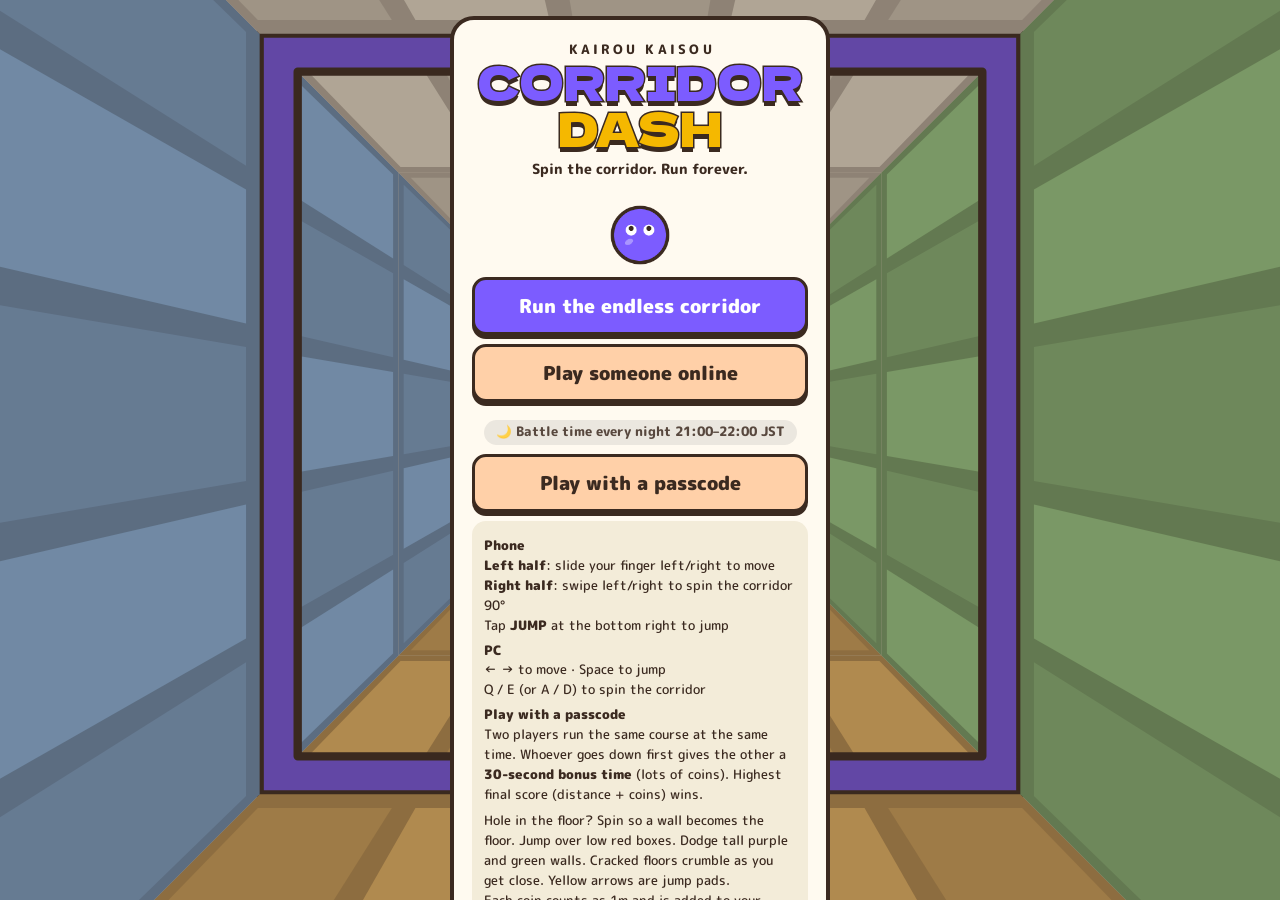
==== index.html @ 54fec2ae "広告：結果画面が出たらすぐ見せる（最初の1.2秒は押しても反応しない） Co-Authored-By: Claude Opus 5.5 <noreply@anthropic.com> Claude-S" ====
<!doctype html>
<html lang="ja">
<head>
<!-- Google tag (gtag.js) -->
<script async src="https://www.googletagmanager.com/gtag/js?id=G-5RB6XMN0QR"></script>
<script>
  window.dataLayer = window.dataLayer || [];
  function gtag(){dataLayer.push(arguments);}
  gtag('js', new Date());
  gtag('config', 'G-5RB6XMN0QR');
</script>
<meta charset="utf-8">
<meta name="viewport" content="width=device-width,initial-scale=1,maximum-scale=1,user-scalable=no,viewport-fit=cover">
<meta name="theme-color" content="#fff4dc">
<meta name="description" content="通路をまわして、どこまでも走れ。壁も天井も床になる、無限に続く回廊を走るゲーム。">
<title>回廊快走（かいろうかいそう）</title>
<link rel="manifest" href="manifest.json">
<link rel="icon" href="icons/icon-192.png">
<link rel="apple-touch-icon" href="icons/icon-192.png">
<meta property="og:title" content="回廊快走（かいろうかいそう）">
<meta property="og:description" content="通路をまわして、どこまでも走れ。">
<meta property="og:image" content="https://nasubi-no-oniwa.github.io/kairou/icons/icon-512.png">
<link rel="preconnect" href="https://fonts.googleapis.com">
<link rel="preconnect" href="https://fonts.gstatic.com" crossorigin>
<link href="https://fonts.googleapis.com/css2?family=Dela+Gothic+One&family=M+PLUS+Rounded+1c:wght@500;800;900&display=swap" rel="stylesheet">
<link rel="stylesheet" href="css/style.css">
<!-- nasubi-track: 結果画面とXへの投稿の回数を記録（ゲームの動きには影響しない） -->
<script>(function(){try{var G="kairou",IDS=["over", "vs-result", "mis-result"];
function ev(n){try{if(typeof gtag==='function')gtag('event',n,{game:G});}catch(e){}}
var o=window.open;window.open=function(u){try{if(/intent\/(post|tweet)/.test(String(u)))ev('x_share');}catch(e){}return o.apply(window,arguments);};
if(!IDS.length)return;
function vis(e){if(!e||!e.isConnected||e.closest('[hidden]'))return false;var r=e.getBoundingClientRect();if(r.width<1||r.height<1)return false;for(var n=e;n&&n.nodeType===1;n=n.parentElement){var s=getComputedStyle(n);if(s.display==='none'||s.visibility==='hidden'||parseFloat(s.opacity)<0.05)return false;}return true;}
var was={};setInterval(function(){try{var any=false;for(var i=0;i<IDS.length;i++){if(vis(document.getElementById(IDS[i])))any=true;}if(any&&!was.v)ev('result_view');was.v=any;}catch(e){}},700);
}catch(e){}})();</script>
<!-- nasubi-ad: 結果画面の決めた場所に広告の帯（と、決めた作品だけその下に大きい広告）を出す（遊んでいる最中は出さない・ボタンに重ねない・広告の幅320pxを切らない・結果が出たらすぐ見せるが、最初の1.2秒は押しても反応しない・結果画面が出るたびに読みこみ直す（30秒に1回まで）） -->
<script>(function(){try{var C=[{"a": "#over .box", "v": "#over"}, {"a": "#vs-result .box", "v": "#vs-result"}],BIG=1,AD='https://nasubi-no-oniwa.github.io/ad/',AD2='https://nasubi-no-oniwa.github.io/ad/big.html',LOCK=1200,MIN=30000;
if(/[?&]noad=1/.test(location.search))return;
var ifr=null,ifr2=null,boxes=[],bigs=[],since=0,shown=false,last=0;
function vis(e){if(!e||!e.isConnected||e.closest('[hidden]'))return false;var r=e.getBoundingClientRect();if(r.width<1||r.height<1)return false;for(var n=e;n&&n.nodeType===1;n=n.parentElement){var s=getComputedStyle(n);if(s.display==='none'||s.visibility==='hidden'||parseFloat(s.opacity)<0.05)return false;}return true;}
function mk(){var b=document.createElement('div');b.className='nsb-ad';b.style.cssText='display:block;position:static;float:none;box-sizing:content-box;width:320px;min-width:320px;max-width:none;height:50px;margin:20px calc((100% - 320px) / 2) 0;padding:0;border:0;background:none;box-shadow:none;border-radius:0;transform:none;overflow:hidden;flex:0 0 auto;align-self:center;';return b;}
function mk2(){var g=document.createElement('div');g.className='nsb-ad nsb-big';g.style.cssText='display:block;position:static;float:none;box-sizing:content-box;width:300px;min-width:300px;max-width:none;height:250px;margin:20px calc((100% - 300px) / 2) 0;padding:0;border:0;background:none;box-shadow:none;border-radius:0;transform:none;overflow:hidden;flex:0 0 auto;align-self:center;';return g;}
function mkf(u,w,h){var f=document.createElement('iframe');f.title='ad';f.setAttribute('scrolling','no');f.width=w;f.height=h;f.style.cssText='border:0;margin:0;padding:0;width:'+w+'px;height:'+h+'px;display:block;max-width:none;visibility:hidden;pointer-events:none';f.src=u;return f;}
function rel(f,u){try{f.contentWindow.location.replace(u);}catch(_){f.src=u;}}
function place(){for(var i=0;i<C.length;i++){var a=document.querySelector(C[i].a);if(!a)continue;var b=boxes[i]||(boxes[i]=mk());if(C[i].p==='first'){if(a.firstElementChild!==b)a.insertBefore(b,a.firstChild);}else if(b.parentNode!==a)a.appendChild(b);
if(BIG){var g=bigs[i]||(bigs[i]=mk2());if(b.nextSibling!==g)a.insertBefore(g,b.nextSibling);}}}
function hide(){if(ifr){ifr.style.visibility='hidden';ifr.style.pointerEvents='none';}if(ifr2){ifr2.style.visibility='hidden';ifr2.style.pointerEvents='none';}}
function tick(){try{place();var k=-1;for(var i=0;i<C.length;i++){var v=document.querySelector(C[i].v),b=boxes[i];if(b&&vis(v)&&vis(b)){k=i;break;}}
if(k<0){since=0;shown=false;hide();return;}
var now=Date.now();if(!since)since=now;var pe=(now-since<LOCK)?'none':'auto';
if(!ifr)ifr=mkf(AD,320,50);if(BIG&&!ifr2)ifr2=mkf(AD2,300,250);
var fresh=false;if(ifr.parentNode!==boxes[k]){boxes[k].appendChild(ifr);fresh=true;}if(BIG&&ifr2.parentNode!==bigs[k]){bigs[k].appendChild(ifr2);fresh=true;}
if(fresh)last=now;else if(!shown&&now-last>=MIN){rel(ifr,AD);if(ifr2)rel(ifr2,AD2);last=now;}
ifr.style.visibility='visible';ifr.style.pointerEvents=pe;if(ifr2){ifr2.style.visibility='visible';ifr2.style.pointerEvents=pe;}shown=true;}catch(_){}}
function go(){place();try{new MutationObserver(place).observe(document.body,{childList:true,subtree:true});}catch(_){}setInterval(tick,300);}
if(document.body)go();else document.addEventListener('DOMContentLoaded',go);
}catch(e){}})();</script>
</head>
<body>
<canvas id="view"></canvas>
<div id="hud">
  <div class="dist"><b id="dist">0</b><small>m</small></div>
  <div class="best" id="best"></div>
  <div class="coin-hud"><i></i><b id="coins">0</b></div>
  <div class="stage-name" id="stage-name"></div>
</div>
<div id="missions"></div>
<div class="area-name" id="area-name"></div>
<div class="pop" id="pop"></div>
<div id="opp" class="opp-chip"></div>
<div id="bonus" class="bonus-chip"></div>
<div id="count" class="count"></div>
<div id="jump-btn" data-i="jump">ジャンプ</div>
<div id="hint-l" class="hint-zone" data-i="hint_l">← すべらせて横移動 →</div>
<div id="hint-r" class="hint-zone" data-i="hint_r">⇆ スワイプで回転</div>

<section id="title" class="screen show">
  <div class="box">
    <p class="kana" data-i="kana">かいろうかいそう</p>
    <h1 class="logo" data-ih="logo">回廊<span>快走</span></h1>
    <p class="tag" data-i="tag">通路をまわして、どこまでも走れ。</p>
    <canvas id="title-blob" width="160" height="150"></canvas>
    <button class="btn primary" id="btn-start" data-i="start">無限回廊を走る</button>
    <button class="btn ghost" id="btn-ghost" hidden data-i="ghost_btn">ベストのコースで、ゴーストと走る</button>
    <button class="btn vs" id="btn-vs" data-i="online">あいことばで対戦</button>
    <p class="best-line" id="best-title"></p>
    <div class="howto">
      <div><h3 data-i="phone">スマホ</h3><p data-ih="phone_d">画面の<b>左半分</b>：指を左右にすべらせて横に動く<br>画面の<b>右半分</b>：左右にスワイプで通路が90度まわる<br>右下の<b>ジャンプ</b>ボタンでジャンプ</p></div>
      <div><h3>PC</h3><p data-ih="pc_d">← → で横に動く　スペースでジャンプ<br>Q・E（または A・D）で通路をまわす</p></div>
      <div><h3 data-i="online">あいことばで対戦</h3><p data-ih="vs_d">2人が同じコースを同時に走る。先にやられたら、相手に<b>30秒のボーナスタイム</b>（コインがたくさん）。最後のスコア（距離＋コイン）が多い方の勝ち。</p></div>
      <p class="note" data-ih="note">床に穴があったら、まわして壁を床にしよう。赤い低い箱はジャンプでこえられる。紫と緑の高いかべはよけるしかない。ひびの入った床は近づくとくずれる。黄色の矢印はジャンプ台。<br>コインは1枚1mとして、最後に記録に足されます。</p>
    </div>
    <a class="home-link" href="https://nasubi-no-oniwa.github.io/" data-i="home_e">🍆 なすびのお庭へ</a>
    <div class="langs" role="group" aria-label="Language"><button type="button" data-lang="ja">日本語</button><button type="button" data-lang="en">English</button><button type="button" data-lang="zh">繁中</button><button type="button" data-lang="ko">한국어</button></div>
  </div>
</section>
<section id="over" class="screen">
  <div class="box">
    <h2 id="over-title" data-i="fell">ドボン！</h2>
    <div class="bill">
      <div class="line"><span data-i="b_dist">走った距離</span><b id="b-dist">0m</b></div>
      <div class="line"><span><span data-i="b_coin">コイン</span> <i class="ci"></i>×<em id="b-coins">0</em></span><b id="b-coin-m">+0m</b></div>
      <div class="line"><span><span data-i="b_mis">ミッション</span> <em id="b-mis">0</em><span data-i="b_mis_u">こ</span></span><b id="b-mis-m">+0m</b></div>
      <div class="total"><span data-i="record">きろく</span><b><em id="b-total">0</em>m</b></div>
    </div>
    <p id="over-best"></p>
    <ul class="mis-result" id="mis-result"></ul>
    <p id="over-area"></p>
    <button class="btn primary" id="btn-retry" data-i="again">もう一回</button>
    <button class="btn ghost" id="btn-ghost2" hidden data-i="ghost_btn">ベストのコースで、ゴーストと走る</button>
    <button class="btn sub" id="btn-title" data-i="to_title">タイトルへ</button>
  </div>
</section>
<section id="ov-online" class="screen">
  <div class="box">
    <h2 class="sub-title" data-i="online">あいことばで対戦</h2>
    <div id="online-form" class="col">
      <label class="field-l"><span data-i="passcode">あいことば</span><input id="in-code" maxlength="20" autocomplete="off" placeholder="例：かいろう123" data-ip="ex_code"></label>
      <label class="field-l"><span data-i="name">なまえ</span><input id="in-name" maxlength="8" autocomplete="off" placeholder="ななし" data-ip="noname"></label>
      <p class="hint" data-i="online_hint2">同じあいことばを入れた人と対戦します（2人まで）。</p>
      <button class="btn primary" id="btn-join" data-i="join">はいる</button>
    </div>
    <div id="online-wait" class="col" hidden>
      <p class="wait-code"><span data-i="wait_pre">あいことば「</span><b id="wait-code"></b><span data-i="wait_post">」</span></p>
      <p class="wait-msg" id="wait-msg" data-i="waiting">あいてを待っています…</p>
      <button class="btn sub" id="btn-copy" data-i="copy_link">さそうリンクをコピー</button>
    </div>
    <p class="err" id="online-err"></p>
    <button class="btn sub" id="btn-online-close" data-i="back">もどる</button>
  </div>
</section>
<section id="vs-wait" class="screen">
  <div class="box">
    <h2 class="sub-title" id="w-title">ドボン！</h2>
    <p class="hint" data-i="wait_bonus">相手のボーナスタイムが終わるまで待っています</p>
    <div class="race">
      <div class="who me"><span id="w-me-n" data-i="you">あなた</span><b id="w-me">0</b><small>m</small></div>
      <div class="vsmark">VS</div>
      <div class="who op"><span id="w-op-n" data-i="opp">あいて</span><b id="w-op">0</b><small>m</small></div>
    </div>
    <p class="wait-left" id="w-left" data-i="left_30">のこり 30秒</p>
  </div>
</section>
<section id="vs-result" class="screen">
  <div class="box">
    <h2 id="r-title" data-i="res_win">かち！</h2>
    <table class="vs-table">
      <tr><th></th><th id="r-me-n" data-i="you">あなた</th><th id="r-op-n" data-i="opp">あいて</th></tr>
      <tr><td data-i="b_dist">走った距離</td><td id="r-me-d">0m</td><td id="r-op-d">0m</td></tr>
      <tr><td data-i="b_coin">コイン</td><td id="r-me-c">0</td><td id="r-op-c">0</td></tr>
      <tr class="sc"><td data-i="score">スコア</td><td id="r-me-s">0m</td><td id="r-op-s">0m</td></tr>
    </table>
    <p class="hint" id="r-note"></p>
    <button class="btn primary" id="btn-rematch" data-i="again">もう一回</button>
    <button class="btn sub" id="btn-vs-title" data-i="to_title">タイトルへ</button>
  </div>
</section>
<script src="js/i18n.js"></script>
<script src="js/stages.js"></script>
<script src="js/engine.js"></script>
<script src="js/music.js"></script>
<script src="js/online.js"></script>
<script src="js/qm.js"></script>
<script src="js/firebase-config.js"></script>
<script src="js/main.js"></script>
</body>
</html>
---- css/style.css ----
:root { --ink: #3b2a20; --gold: #f5b800; --display: "Dela Gothic One", sans-serif; --safe-b: env(safe-area-inset-bottom, 0px); --safe-t: env(safe-area-inset-top, 0px); }
* { box-sizing: border-box; -webkit-tap-highlight-color: transparent; }
html, body { margin: 0; height: 100%; overflow: hidden; background: #fff4dc; color: #fff; font-family: "M PLUS Rounded 1c", sans-serif; font-weight: 800; touch-action: none; user-select: none; -webkit-user-select: none; overscroll-behavior: none; }
button { font: inherit; color: inherit; cursor: pointer; }
#view { position: fixed; inset: 0; width: 100%; height: 100%; display: block; }
#hud { position: fixed; left: 0; right: 0; top: calc(8px + var(--safe-t)); text-align: center; pointer-events: none; }
.dist { font-family: var(--display); font-size: 40px; line-height: 1; color: #fff; -webkit-text-stroke: 6px var(--ink); paint-order: stroke fill; text-shadow: 0 4px 0 var(--ink); }
.dist small { font-size: 18px; margin-left: 3px; }
.best { font-size: 13px; margin-top: 4px; color: var(--ink); text-shadow: 0 0 4px #fff, 0 0 6px #fff; } .best:empty { display: none; }
.coin-hud { margin-top: 6px; font-size: 17px; display: inline-flex; align-items: center; gap: 6px; background: #fff; color: var(--ink); border: 3px solid var(--ink); border-radius: 999px; padding: 1px 12px 1px 6px; box-shadow: 0 3px 0 var(--ink); }
.coin-hud i, .ci { display: inline-block; width: 16px; height: 16px; border-radius: 50%; background: var(--gold); border: 2.5px solid var(--ink); vertical-align: -2px; }
.stage-name { margin: 8px auto 0; display: block; width: fit-content; font-size: 14px; background: var(--ink); border-radius: 999px; padding: 3px 14px; opacity: 0; transition: opacity .3s; }
.stage-name.show { opacity: 1; }
#missions { position: fixed; left: calc(8px + env(safe-area-inset-left, 0px)); top: calc(8px + var(--safe-t)); display: flex; flex-direction: column; gap: 3px; pointer-events: none; width: min(118px, calc(50vw - 74px)); }
.mis { background: rgba(255,255,255,.92); color: var(--ink); border: 2px solid var(--ink); border-radius: 9px; padding: 1px 6px; font-size: 10px; line-height: 1.3; display: flex; justify-content: space-between; gap: 4px; }
.mis b { font-size: 10px; font-weight: 900; overflow: hidden; text-overflow: ellipsis; white-space: nowrap; } .mis span { white-space: nowrap; } .mis.done { background: var(--gold); }
@media (min-width: 700px) { #missions { width: 190px; } .mis, .mis b { font-size: 12px; } }
.area-name { position: fixed; left: 0; right: 0; top: 34%; text-align: center; font-family: var(--display); font-size: clamp(22px, 7vw, 34px); color: #fff; -webkit-text-stroke: 7px var(--ink); paint-order: stroke fill; text-shadow: 0 5px 0 var(--ink); opacity: 0; transform: scale(.9); transition: opacity .4s, transform .4s; white-space: pre-line; line-height: 1.3; pointer-events: none; }
.area-name.show { opacity: 1; transform: scale(1); }
.area-name small { font-family: "M PLUS Rounded 1c", sans-serif; font-size: .55em; }
.pop { position: fixed; left: 50%; top: 24%; transform: translate(-50%, 10px); background: var(--gold); color: var(--ink); border: 3px solid var(--ink); border-radius: 999px; padding: 4px 16px; font-size: 15px; box-shadow: 0 3px 0 var(--ink); opacity: 0; transition: opacity .25s, transform .25s; pointer-events: none; white-space: nowrap; }
.pop.show { opacity: 1; transform: translate(-50%, 0); }
#jump-btn { position: fixed; right: calc(18px + env(safe-area-inset-right, 0px)); bottom: calc(22px + var(--safe-b)); width: 92px; height: 92px; border-radius: 50%; background: rgba(245,184,0,.92); border: 4px solid var(--ink); color: var(--ink); display: flex; align-items: center; justify-content: center; font-size: 17px; font-weight: 900; box-shadow: 0 5px 0 var(--ink); pointer-events: none; }
#jump-btn.on { transform: translateY(3px) scale(.95); box-shadow: 0 2px 0 var(--ink); }
.hint-zone { position: fixed; bottom: calc(10px + var(--safe-b)); font-size: 12px; pointer-events: none; transition: opacity .6s; background: var(--ink); color: #fff; border-radius: 999px; padding: 3px 10px; }
#hint-l { left: 16px; } #hint-r { right: 16px; bottom: calc(126px + var(--safe-b)); white-space: nowrap; }
body.playing .hint-zone.gone { opacity: 0; }
body:not(.playing) #jump-btn, body:not(.playing) .hint-zone, body:not(.playing) #hud, body:not(.playing) #missions { display: none; }
@media (pointer: fine) { #jump-btn, .hint-zone { display: none !important; } }
.screen { position: fixed; inset: 0; display: none; align-items: center; justify-content: center; padding: 16px; background: rgba(59,42,32,.4); overflow-y: auto; }
.screen.show { display: flex; }
.box { width: 100%; max-width: 380px; text-align: center; background: #fffaf0; color: var(--ink); border: 4px solid var(--ink); border-radius: 24px; padding: 18px 18px; box-shadow: 0 8px 0 rgba(59,42,32,.5); margin: auto; display: flex; flex-direction: column; gap: 9px; }
.proto { align-self: center; margin: 0; background: var(--ink); color: #fff; border-radius: 999px; padding: 2px 14px; font-size: 13px; }
.kana { margin: 2px 0 -10px; font-size: 13px; letter-spacing: .4em; text-indent: .4em; }
.logo { font-family: var(--display); font-weight: 400; font-size: clamp(46px, 15vw, 64px); margin: 0; line-height: 1.1; white-space: nowrap; color: #7c5cff; -webkit-text-stroke: 3px var(--ink); paint-order: stroke fill; text-shadow: 0 5px 0 var(--ink); }
.logo span { color: var(--gold); }
.tag { margin: 0; font-size: 14px; }
#title-blob { align-self: center; width: 96px; height: 90px; margin: -4px 0 -6px; }
.btn { border: 3px solid var(--ink); border-radius: 14px; padding: 12px 8px; font-size: 19px; font-weight: 900; background: #fff; box-shadow: 0 4px 0 var(--ink); }
.btn:active { transform: translateY(3px); box-shadow: 0 1px 0 var(--ink); }
.btn[hidden] { display: none; }
.btn.primary { background: #7c5cff; color: #fff; }
.btn.ghost { background: #d8ccff; font-size: 15px; }
.btn.sub { background: #f3ecd9; font-size: 16px; }
.best-line { margin: 0; font-size: 14px; } .best-line:empty { display: none; }
.howto { text-align: left; font-size: 12.5px; font-weight: 500; line-height: 1.6; background: #f3ecd9; border-radius: 14px; padding: 10px 12px; }
.howto h3 { margin: 4px 0 0; font-size: 13px; font-weight: 900; } .howto p { margin: 0; } .howto b { font-weight: 900; }
.howto .note { margin-top: 6px; }
#over h2 { font-family: var(--display); font-weight: 400; font-size: 40px; margin: 0; color: #7c5cff; -webkit-text-stroke: 2.5px var(--ink); paint-order: stroke fill; }
#over p { margin: 0; }
.bill { background: #f3ecd9; border-radius: 14px; padding: 8px 14px; text-align: left; }
.bill .line, .bill .total { display: flex; justify-content: space-between; align-items: baseline; gap: 8px; }
.bill .line { font-size: 14px; padding: 2px 0; opacity: .25; transition: opacity .2s; } .bill .line.on { opacity: 1; }
.bill em { font-style: normal; }
.bill .total { border-top: 3px dashed rgba(59,42,32,.35); margin-top: 4px; padding-top: 4px; font-size: 16px; }
.bill .total b { font-family: var(--display); font-weight: 400; font-size: 44px; color: #7c5cff; -webkit-text-stroke: 2px var(--ink); paint-order: stroke fill; }
#over-best { font-size: 15px; } #over-best.new { color: #e0457b; }
.mis-result { list-style: none; margin: 0; padding: 0; font-size: 13px; text-align: left; } .mis-result li { padding: 1px 0; } .mis-result li.done { color: #c27c00; }
#over-area { font-size: 13px; } #over-area:empty { display: none; }

.btn.vs { background: #ffd0a8; }
.home-link { color: var(--ink); font-size: 14px; }
.sub-title { font-family: var(--display); font-weight: 400; font-size: 26px; margin: 0; }
.col { display: flex; flex-direction: column; gap: 9px; } .col[hidden] { display: none; }
.field-l { display: flex; flex-direction: column; gap: 4px; font-size: 13px; text-align: left; }
.field-l input { font: inherit; font-size: 18px; font-weight: 800; color: var(--ink); padding: 10px 12px; border-radius: 12px; border: 3px solid var(--ink); background: #fff; outline: none; -webkit-user-select: text; user-select: text; }
.hint { margin: 0; font-size: 12.5px; font-weight: 500; line-height: 1.6; } .hint:empty { display: none; }
.err { margin: 0; font-size: 13px; color: #d92d2d; } .err:empty { display: none; }
.wait-code { margin: 0; } .wait-code b { font-size: 20px; color: #7c5cff; } .wait-msg { margin: 0; font-size: 14px; }
.opp-chip { position: fixed; right: calc(8px + env(safe-area-inset-right, 0px)); top: calc(8px + var(--safe-t)); background: #ffd0a8; color: var(--ink); border: 2.5px solid var(--ink); border-radius: 10px; padding: 2px 8px; font-size: 12px; line-height: 1.3; text-align: right; pointer-events: none; display: none; max-width: 40vw; }
.opp-chip b { display: block; font-family: var(--display); font-weight: 400; font-size: 18px; }
.opp-chip.out { background: #ddd; }
body.vs.playing .opp-chip { display: block; }
.bonus-chip { position: fixed; left: 50%; top: calc(118px + var(--safe-t)); transform: translateX(-50%); background: #ff6fa5; color: #fff; border: 3px solid var(--ink); border-radius: 999px; padding: 3px 16px; font-size: 16px; box-shadow: 0 3px 0 var(--ink); pointer-events: none; display: none; white-space: nowrap; }
.bonus-chip.show { display: block; animation: pulse .5s infinite alternate; }
@keyframes pulse { to { transform: translateX(-50%) scale(1.06); } }
.count { position: fixed; inset: 0; display: none; align-items: center; justify-content: center; font-family: var(--display); font-size: 120px; color: #fff; -webkit-text-stroke: 10px var(--ink); paint-order: stroke fill; text-shadow: 0 8px 0 var(--ink); pointer-events: none; }
.count.show { display: flex; }
.race { display: flex; align-items: center; justify-content: center; gap: 10px; }
.race .who { flex: 1; background: #f3ecd9; border-radius: 14px; padding: 8px 4px; }
.race .who span { display: block; font-size: 13px; } .race .who b { font-family: var(--display); font-weight: 400; font-size: 32px; } .race .who small { font-size: 14px; }
.race .op { background: #ffe1c8; } .vsmark { font-family: var(--display); font-size: 20px; }
.wait-left { margin: 0; font-size: 16px; }
#vs-result h2 { font-family: var(--display); font-weight: 400; font-size: 42px; margin: 0; color: #7c5cff; -webkit-text-stroke: 2.5px var(--ink); paint-order: stroke fill; }
#vs-result h2.lose { color: #9aa3ad; } #vs-result h2.draw { color: var(--gold); }
.vs-table { width: 100%; border-collapse: collapse; font-size: 14px; }
.vs-table th { font-size: 13px; padding: 4px; } .vs-table td { padding: 4px; text-align: center; } .vs-table td:first-child { text-align: left; }
.vs-table tr.sc td { border-top: 3px dashed rgba(59,42,32,.35); font-family: var(--display); font-weight: 400; font-size: 22px; }
.vs-table td.win { color: #e0457b; }

/* ことばの切りかえ */
.langs{display:flex;flex-wrap:wrap;gap:6px;justify-content:center;margin-top:14px}
.langs button{font:800 13px 'M PLUS Rounded 1c',sans-serif;background:transparent;color:#3b2a20;border:2px solid rgba(59,42,32,.45);border-radius:999px;padding:4px 12px;cursor:pointer}
.langs button[aria-pressed="true"]{background:#3b2a20;color:#fff;border-color:#3b2a20}
html[data-lang="ko"]{--display:"Black Han Sans","Dela Gothic One",sans-serif}
/* ことばごとの組みなおし */
html[data-lang="en"] .logo { font-size: clamp(30px, 10.5vw, 46px); line-height: 1; }
html[data-lang="en"] .logo span { display: block; }
html[data-lang="en"] .kana, html[data-lang="zh"] .kana, html[data-lang="ko"] .kana { letter-spacing: .25em; text-indent: .25em; }
html[data-lang="en"] .area-name { font-size: clamp(20px, 6vw, 30px); }
html[data-lang="zh"] .area-name, html[data-lang="ko"] .area-name { -webkit-text-stroke-width: 5px; }
html:not([data-lang="ja"]) .mis { align-items: flex-start; }
html:not([data-lang="ja"]) .mis b { min-width: 0; white-space: normal; overflow: visible; line-height: 1.2; padding: 1px 0; }
.qm-fld { white-space: nowrap; } .qm-fld input { min-width: 0; }
@media (max-width: 340px) { .langs button { padding: 3px 9px; font-size: 12px; } }
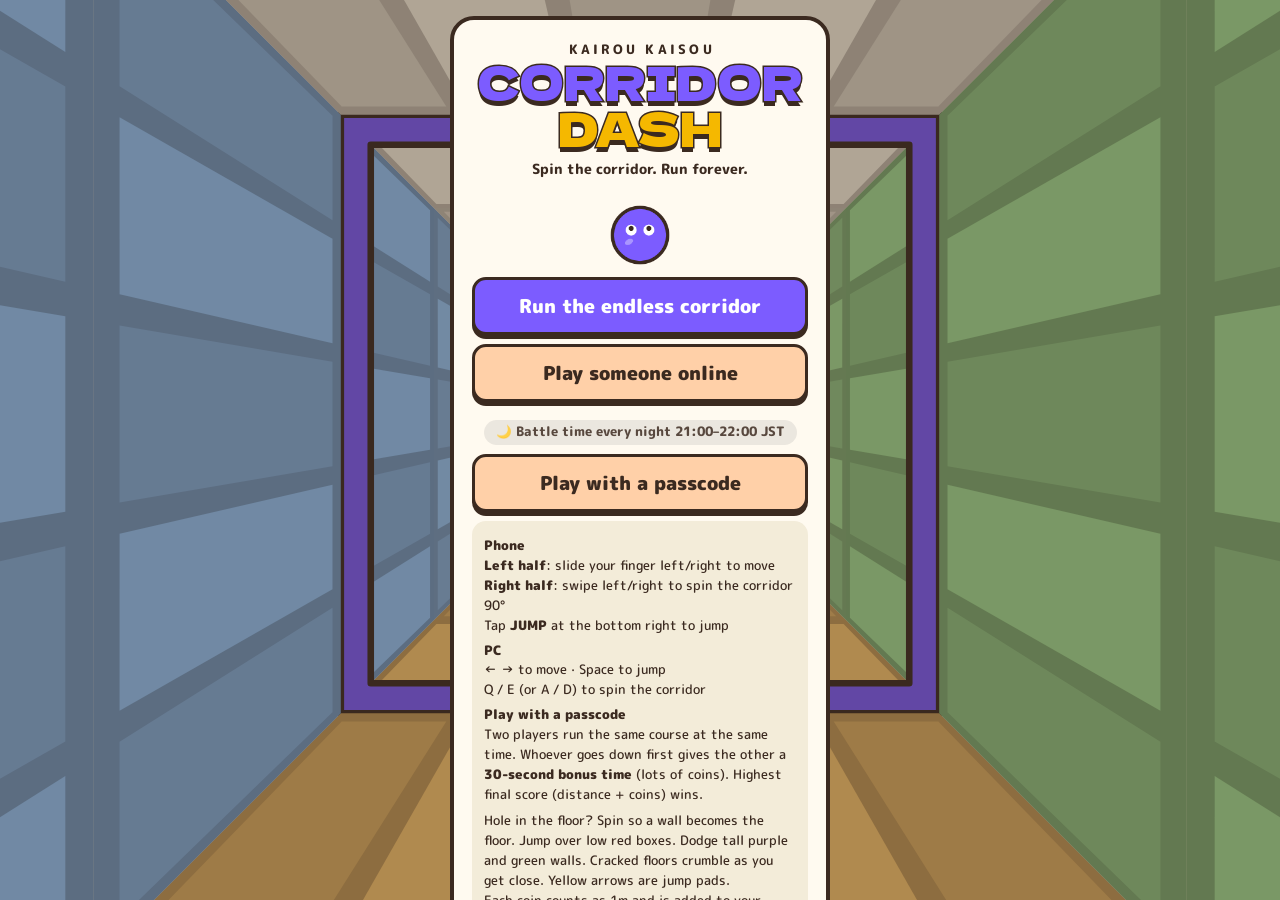
==== commit 23a608db: "広告：タイトル画面（遊ぶ前の画面）にも出す（帯と大きい広告。遊び始めたら消す） Co-Authored-By: Claude Opus 5.5 <noreply@anthropic.com> Clau" ====
--- a/index.html
+++ b/index.html
@@ -32,25 +32,35 @@
 function vis(e){if(!e||!e.isConnected||e.closest('[hidden]'))return false;var r=e.getBoundingClientRect();if(r.width<1||r.height<1)return false;for(var n=e;n&&n.nodeType===1;n=n.parentElement){var s=getComputedStyle(n);if(s.display==='none'||s.visibility==='hidden'||parseFloat(s.opacity)<0.05)return false;}return true;}
 var was={};setInterval(function(){try{var any=false;for(var i=0;i<IDS.length;i++){if(vis(document.getElementById(IDS[i])))any=true;}if(any&&!was.v)ev('result_view');was.v=any;}catch(e){}},700);
 }catch(e){}})();</script>
-<!-- nasubi-ad: 結果画面の決めた場所に広告の帯（と、決めた作品だけその下に大きい広告）を出す（遊んでいる最中は出さない・ボタンに重ねない・広告の幅320pxを切らない・結果が出たらすぐ見せるが、最初の1.2秒は押しても反応しない・結果画面が出るたびに読みこみ直す（30秒に1回まで）） -->
-<script>(function(){try{var C=[{"a": "#over .box", "v": "#over"}, {"a": "#vs-result .box", "v": "#vs-result"}],BIG=1,AD='https://nasubi-no-oniwa.github.io/ad/',AD2='https://nasubi-no-oniwa.github.io/ad/big.html',LOCK=1200,MIN=30000;
+<!-- nasubi-ad: 結果画面とタイトル画面の決めた場所に広告の帯（と、決めた場所だけその下に大きい広告）を出す（遊んでいる最中は出さない・ボタンに重ねない・広告の幅320pxを切らない・画面が出たらすぐ見せるが、最初の1.2秒は押しても反応しない・画面が出るたびに読みこみ直す（場所ごとに30秒に1回まで）） -->
+<script>(function(){try{var C=[{"a": "#over .box", "v": "#over"}, {"a": "#vs-result .box", "v": "#vs-result"}, {"a": "#title div.box", "v": "#title", "t": 1, "b": 1, "m": 20, "x": "", "x2": ""}],BIG=1,M=20,EX="",EX2="",AD='https://nasubi-no-oniwa.github.io/ad/',AD2='https://nasubi-no-oniwa.github.io/ad/big.html',LOCK=1200,MIN=30000;
 if(/[?&]noad=1/.test(location.search))return;
-var ifr=null,ifr2=null,boxes=[],bigs=[],since=0,shown=false,last=0;
+var S=[];
 function vis(e){if(!e||!e.isConnected||e.closest('[hidden]'))return false;var r=e.getBoundingClientRect();if(r.width<1||r.height<1)return false;for(var n=e;n&&n.nodeType===1;n=n.parentElement){var s=getComputedStyle(n);if(s.display==='none'||s.visibility==='hidden'||parseFloat(s.opacity)<0.05)return false;}return true;}
-function mk(){var b=document.createElement('div');b.className='nsb-ad';b.style.cssText='display:block;position:static;float:none;box-sizing:content-box;width:320px;min-width:320px;max-width:none;height:50px;margin:20px calc((100% - 320px) / 2) 0;padding:0;border:0;background:none;box-shadow:none;border-radius:0;transform:none;overflow:hidden;flex:0 0 auto;align-self:center;';return b;}
-function mk2(){var g=document.createElement('div');g.className='nsb-ad nsb-big';g.style.cssText='display:block;position:static;float:none;box-sizing:content-box;width:300px;min-width:300px;max-width:none;height:250px;margin:20px calc((100% - 300px) / 2) 0;padding:0;border:0;background:none;box-shadow:none;border-radius:0;transform:none;overflow:hidden;flex:0 0 auto;align-self:center;';return g;}
+function opt(i,k,d){return C[i][k]===undefined?d:C[i][k];}
+function mk(i){var b=document.createElement('div');b.className='nsb-ad';b.style.cssText='display:block;position:static;float:none;box-sizing:content-box;width:320px;min-width:320px;max-width:none;height:50px;margin:'+opt(i,'m',M)+'px calc((100% - 320px) / 2) 0;padding:0;border:0;background:none;box-shadow:none;border-radius:0;transform:none;overflow:hidden;flex:0 0 auto;align-self:center;'+opt(i,'x',EX);return b;}
+function mk2(i){var g=document.createElement('div');g.className='nsb-ad nsb-big';g.style.cssText='display:block;position:static;float:none;box-sizing:content-box;width:300px;min-width:300px;max-width:none;height:250px;margin:20px calc((100% - 300px) / 2) 0;padding:0;border:0;background:none;box-shadow:none;border-radius:0;transform:none;overflow:hidden;flex:0 0 auto;align-self:center;'+opt(i,'x2',EX2);return g;}
 function mkf(u,w,h){var f=document.createElement('iframe');f.title='ad';f.setAttribute('scrolling','no');f.width=w;f.height=h;f.style.cssText='border:0;margin:0;padding:0;width:'+w+'px;height:'+h+'px;display:block;max-width:none;visibility:hidden;pointer-events:none';f.src=u;return f;}
 function rel(f,u){try{f.contentWindow.location.replace(u);}catch(_){f.src=u;}}
-function place(){for(var i=0;i<C.length;i++){var a=document.querySelector(C[i].a);if(!a)continue;var b=boxes[i]||(boxes[i]=mk());if(C[i].p==='first'){if(a.firstElementChild!==b)a.insertBefore(b,a.firstChild);}else if(b.parentNode!==a)a.appendChild(b);
-if(BIG){var g=bigs[i]||(bigs[i]=mk2());if(b.nextSibling!==g)a.insertBefore(g,b.nextSibling);}}}
-function hide(){if(ifr){ifr.style.visibility='hidden';ifr.style.pointerEvents='none';}if(ifr2){ifr2.style.visibility='hidden';ifr2.style.pointerEvents='none';}}
-function tick(){try{place();var k=-1;for(var i=0;i<C.length;i++){var v=document.querySelector(C[i].v),b=boxes[i];if(b&&vis(v)&&vis(b)){k=i;break;}}
-if(k<0){since=0;shown=false;hide();return;}
-var now=Date.now();if(!since)since=now;var pe=(now-since<LOCK)?'none':'auto';
-if(!ifr)ifr=mkf(AD,320,50);if(BIG&&!ifr2)ifr2=mkf(AD2,300,250);
-var fresh=false;if(ifr.parentNode!==boxes[k]){boxes[k].appendChild(ifr);fresh=true;}if(BIG&&ifr2.parentNode!==bigs[k]){bigs[k].appendChild(ifr2);fresh=true;}
-if(fresh)last=now;else if(!shown&&now-last>=MIN){rel(ifr,AD);if(ifr2)rel(ifr2,AD2);last=now;}
-ifr.style.visibility='visible';ifr.style.pointerEvents=pe;if(ifr2){ifr2.style.visibility='visible';ifr2.style.pointerEvents=pe;}shown=true;}catch(_){}}
+function place(){for(var i=0;i<C.length;i++){var a=document.querySelector(C[i].a);if(!a)continue;var s=S[i]||(S[i]={b:mk(i),g:opt(i,'b',BIG)?mk2(i):null,on:false,since:0,last:0,f:null,f2:null});var b=s.b;
+if(C[i].p==='first'){if(a.firstElementChild!==b)a.insertBefore(b,a.firstChild);}else if(b.parentNode!==a)a.appendChild(b);
+if(s.g&&b.nextSibling!==s.g)a.insertBefore(s.g,b.nextSibling);}}
+function off(s){if(s.f){s.f.style.visibility='hidden';s.f.style.pointerEvents='none';}if(s.f2){s.f2.style.visibility='hidden';s.f2.style.pointerEvents='none';}s.on=false;s.since=0;}
+function tick(){try{place();var k=-1,i,s,res=false;
+for(i=0;i<C.length;i++){s=S[i];if(!C[i].t&&s&&vis(document.querySelector(C[i].v))&&vis(s.b)){k=i;res=true;break;}}
+if(k<0)for(i=0;i<C.length;i++){s=S[i];if(C[i].t&&s&&vis(document.querySelector(C[i].v))&&vis(s.b)){k=i;break;}}
+for(i=0;i<C.length;i++){s=S[i];if(!s)continue;
+if(C[i].t){var d=(res&&vis(document.querySelector(C[i].v)))?'none':'block';if(s.b.style.display!==d){s.b.style.display=d;if(s.g)s.g.style.display=d;}}
+if(i!==k&&s.on)off(s);}
+if(k<0)return;
+s=S[k];var now=Date.now();
+if(!s.on){s.on=true;s.since=now;
+if(!s.f){s.f=mkf(AD,320,50);s.b.appendChild(s.f);if(s.g){s.f2=mkf(AD2,300,250);s.g.appendChild(s.f2);}s.last=now;}
+else if(now-s.last>=MIN){rel(s.f,AD);if(s.f2)rel(s.f2,AD2);s.last=now;}}
+if(s.f.parentNode!==s.b){s.b.appendChild(s.f);s.last=now;}if(s.f2&&s.f2.parentNode!==s.g){s.g.appendChild(s.f2);s.last=now;}
+var pe=(now-s.since<LOCK)?'none':'auto';
+s.f.style.visibility='visible';s.f.style.pointerEvents=pe;if(s.f2){s.f2.style.visibility='visible';s.f2.style.pointerEvents=pe;}
+}catch(_){}}
 function go(){place();try{new MutationObserver(place).observe(document.body,{childList:true,subtree:true});}catch(_){}setInterval(tick,300);}
 if(document.body)go();else document.addEventListener('DOMContentLoaded',go);
 }catch(e){}})();</script>
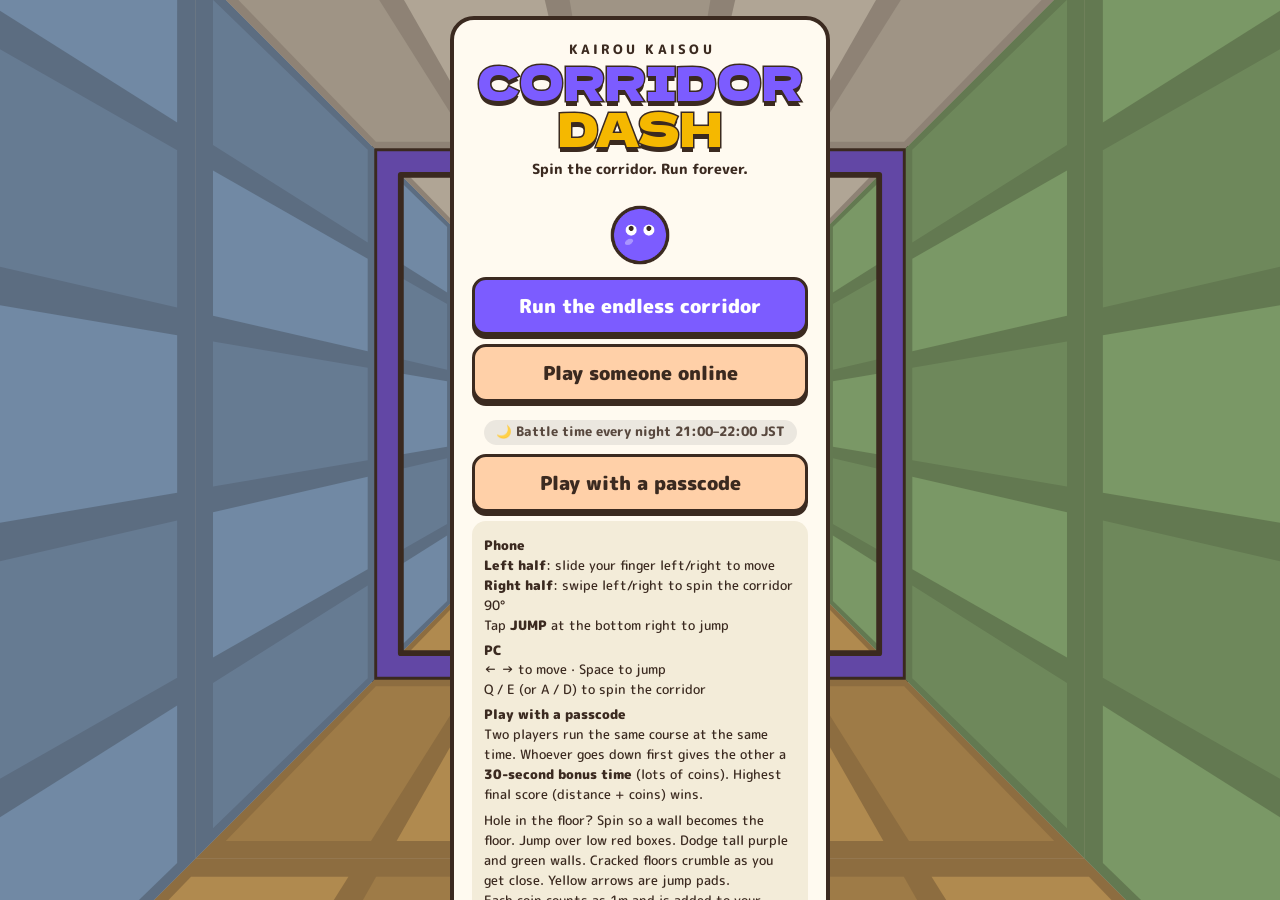
==== commit 6cf4361e: "広告：スマホのときだけ出す（PCでは広告が来ず空白になるので、広告の場所を作らない） Co-Authored-By: Claude Opus 5.5 <noreply@anthropic.com> C" ====
--- a/index.html
+++ b/index.html
@@ -32,9 +32,10 @@
 function vis(e){if(!e||!e.isConnected||e.closest('[hidden]'))return false;var r=e.getBoundingClientRect();if(r.width<1||r.height<1)return false;for(var n=e;n&&n.nodeType===1;n=n.parentElement){var s=getComputedStyle(n);if(s.display==='none'||s.visibility==='hidden'||parseFloat(s.opacity)<0.05)return false;}return true;}
 var was={};setInterval(function(){try{var any=false;for(var i=0;i<IDS.length;i++){if(vis(document.getElementById(IDS[i])))any=true;}if(any&&!was.v)ev('result_view');was.v=any;}catch(e){}},700);
 }catch(e){}})();</script>
-<!-- nasubi-ad: 結果画面とタイトル画面の決めた場所に広告の帯（と、決めた場所だけその下に大きい広告）を出す（遊んでいる最中は出さない・ボタンに重ねない・広告の幅320pxを切らない・画面が出たらすぐ見せるが、最初の1.2秒は押しても反応しない・画面が出るたびに読みこみ直す（場所ごとに30秒に1回まで）） -->
+<!-- nasubi-ad: スマホのとき、結果画面とタイトル画面の決めた場所に広告の帯（と、決めた場所だけその下に大きい広告）を出す（遊んでいる最中は出さない・ボタンに重ねない・広告の幅320pxを切らない・画面が出たらすぐ見せるが、最初の1.2秒は押しても反応しない・画面が出るたびに読みこみ直す（場所ごとに30秒に1回まで）） -->
 <script>(function(){try{var C=[{"a": "#over .box", "v": "#over"}, {"a": "#vs-result .box", "v": "#vs-result"}, {"a": "#title div.box", "v": "#title", "t": 1, "b": 1, "m": 20, "x": "", "x2": ""}],BIG=1,M=20,EX="",EX2="",AD='https://nasubi-no-oniwa.github.io/ad/',AD2='https://nasubi-no-oniwa.github.io/ad/big.html',LOCK=1200,MIN=30000;
 if(/[?&]noad=1/.test(location.search))return;
+if(!/iPhone|iPod|Android|Mobile|Windows Phone|BlackBerry/i.test(navigator.userAgent||''))return;
 var S=[];
 function vis(e){if(!e||!e.isConnected||e.closest('[hidden]'))return false;var r=e.getBoundingClientRect();if(r.width<1||r.height<1)return false;for(var n=e;n&&n.nodeType===1;n=n.parentElement){var s=getComputedStyle(n);if(s.display==='none'||s.visibility==='hidden'||parseFloat(s.opacity)<0.05)return false;}return true;}
 function opt(i,k,d){return C[i][k]===undefined?d:C[i][k];}
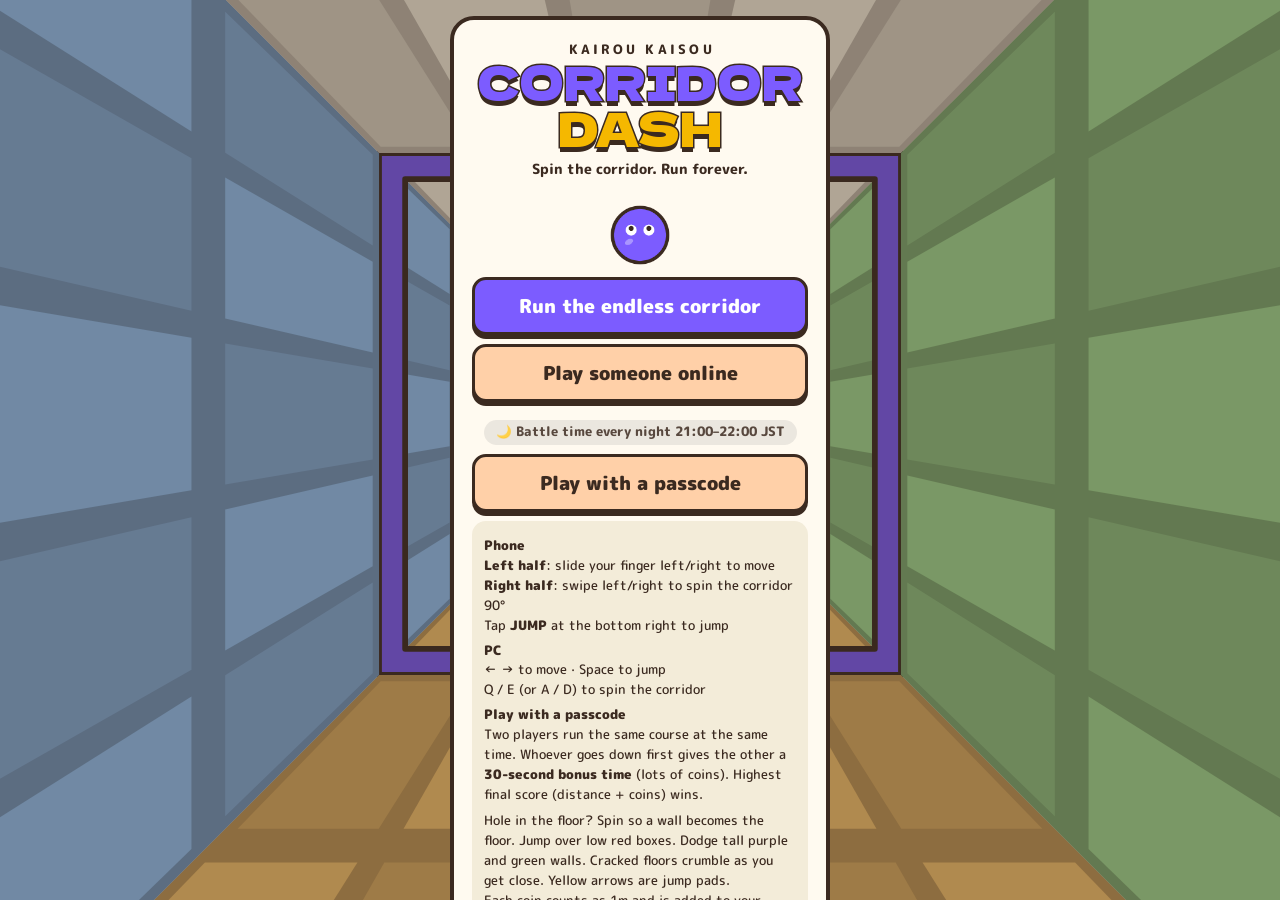
==== commit 27e221de: "広告：画面が隠れたら広告を外して止め、画面が出るたびに新しい広告を読みこむ（見えていないのに表示が数えられないように） Co-Authored-By: Claude Opus 5.5 <noreply" ====
--- a/index.html
+++ b/index.html
@@ -32,8 +32,8 @@
 function vis(e){if(!e||!e.isConnected||e.closest('[hidden]'))return false;var r=e.getBoundingClientRect();if(r.width<1||r.height<1)return false;for(var n=e;n&&n.nodeType===1;n=n.parentElement){var s=getComputedStyle(n);if(s.display==='none'||s.visibility==='hidden'||parseFloat(s.opacity)<0.05)return false;}return true;}
 var was={};setInterval(function(){try{var any=false;for(var i=0;i<IDS.length;i++){if(vis(document.getElementById(IDS[i])))any=true;}if(any&&!was.v)ev('result_view');was.v=any;}catch(e){}},700);
 }catch(e){}})();</script>
-<!-- nasubi-ad: スマホのとき、結果画面とタイトル画面の決めた場所に広告の帯（と、決めた場所だけその下に大きい広告）を出す（遊んでいる最中は出さない・ボタンに重ねない・広告の幅320pxを切らない・画面が出たらすぐ見せるが、最初の1.2秒は押しても反応しない・画面が出るたびに読みこみ直す（場所ごとに30秒に1回まで）） -->
-<script>(function(){try{var C=[{"a": "#over .box", "v": "#over"}, {"a": "#vs-result .box", "v": "#vs-result"}, {"a": "#title div.box", "v": "#title", "t": 1, "b": 1, "m": 20, "x": "", "x2": ""}],BIG=1,M=20,EX="",EX2="",AD='https://nasubi-no-oniwa.github.io/ad/',AD2='https://nasubi-no-oniwa.github.io/ad/big.html',LOCK=1200,MIN=30000;
+<!-- nasubi-ad: スマホのとき、結果画面とタイトル画面の決めた場所に広告の帯（と、決めた場所だけその下に大きい広告）を出す（遊んでいる最中は出さない・ボタンに重ねない・広告の幅320pxを切らない・画面が出たらすぐ見せるが、最初の1.2秒は押しても反応しない・画面が出るたびに新しい広告を読みこむ（場所ごとに10秒に1回まで）・画面が隠れて2秒たったら広告を外して止める） -->
+<script>(function(){try{var C=[{"a": "#over .box", "v": "#over"}, {"a": "#vs-result .box", "v": "#vs-result"}, {"a": "#title div.box", "v": "#title", "t": 1, "b": 1, "m": 20, "x": "", "x2": ""}],BIG=1,M=20,EX="",EX2="",AD='https://nasubi-no-oniwa.github.io/ad/',AD2='https://nasubi-no-oniwa.github.io/ad/big.html',LOCK=1200,HOLD=2000,MIN=10000;
 if(/[?&]noad=1/.test(location.search))return;
 if(!/iPhone|iPod|Android|Mobile|Windows Phone|BlackBerry/i.test(navigator.userAgent||''))return;
 var S=[];
@@ -42,23 +42,23 @@
 function mk(i){var b=document.createElement('div');b.className='nsb-ad';b.style.cssText='display:block;position:static;float:none;box-sizing:content-box;width:320px;min-width:320px;max-width:none;height:50px;margin:'+opt(i,'m',M)+'px calc((100% - 320px) / 2) 0;padding:0;border:0;background:none;box-shadow:none;border-radius:0;transform:none;overflow:hidden;flex:0 0 auto;align-self:center;'+opt(i,'x',EX);return b;}
 function mk2(i){var g=document.createElement('div');g.className='nsb-ad nsb-big';g.style.cssText='display:block;position:static;float:none;box-sizing:content-box;width:300px;min-width:300px;max-width:none;height:250px;margin:20px calc((100% - 300px) / 2) 0;padding:0;border:0;background:none;box-shadow:none;border-radius:0;transform:none;overflow:hidden;flex:0 0 auto;align-self:center;'+opt(i,'x2',EX2);return g;}
 function mkf(u,w,h){var f=document.createElement('iframe');f.title='ad';f.setAttribute('scrolling','no');f.width=w;f.height=h;f.style.cssText='border:0;margin:0;padding:0;width:'+w+'px;height:'+h+'px;display:block;max-width:none;visibility:hidden;pointer-events:none';f.src=u;return f;}
-function rel(f,u){try{f.contentWindow.location.replace(u);}catch(_){f.src=u;}}
-function place(){for(var i=0;i<C.length;i++){var a=document.querySelector(C[i].a);if(!a)continue;var s=S[i]||(S[i]={b:mk(i),g:opt(i,'b',BIG)?mk2(i):null,on:false,since:0,last:0,f:null,f2:null});var b=s.b;
+function place(){for(var i=0;i<C.length;i++){var a=document.querySelector(C[i].a);if(!a)continue;var s=S[i]||(S[i]={b:mk(i),g:opt(i,'b',BIG)?mk2(i):null,on:false,since:0,hid:0,last:0,f:null,f2:null});var b=s.b;
 if(C[i].p==='first'){if(a.firstElementChild!==b)a.insertBefore(b,a.firstChild);}else if(b.parentNode!==a)a.appendChild(b);
 if(s.g&&b.nextSibling!==s.g)a.insertBefore(s.g,b.nextSibling);}}
-function off(s){if(s.f){s.f.style.visibility='hidden';s.f.style.pointerEvents='none';}if(s.f2){s.f2.style.visibility='hidden';s.f2.style.pointerEvents='none';}s.on=false;s.since=0;}
-function tick(){try{place();var k=-1,i,s,res=false;
+function off(s,now){if(s.f){s.f.style.visibility='hidden';s.f.style.pointerEvents='none';}if(s.f2){s.f2.style.visibility='hidden';s.f2.style.pointerEvents='none';}s.on=false;s.since=0;s.hid=now;}
+function kill(s){if(s.f){if(s.f.parentNode)s.f.parentNode.removeChild(s.f);s.f=null;}if(s.f2){if(s.f2.parentNode)s.f2.parentNode.removeChild(s.f2);s.f2=null;}}
+function tick(){try{place();var k=-1,i,s,res=false,now=Date.now();
 for(i=0;i<C.length;i++){s=S[i];if(!C[i].t&&s&&vis(document.querySelector(C[i].v))&&vis(s.b)){k=i;res=true;break;}}
 if(k<0)for(i=0;i<C.length;i++){s=S[i];if(C[i].t&&s&&vis(document.querySelector(C[i].v))&&vis(s.b)){k=i;break;}}
+if(document.hidden)k=-1;
 for(i=0;i<C.length;i++){s=S[i];if(!s)continue;
 if(C[i].t){var d=(res&&vis(document.querySelector(C[i].v)))?'none':'block';if(s.b.style.display!==d){s.b.style.display=d;if(s.g)s.g.style.display=d;}}
-if(i!==k&&s.on)off(s);}
+if(i!==k){if(s.on)off(s,now);if(s.f&&now-s.hid>=HOLD&&now-s.last>=MIN)kill(s);}}
 if(k<0)return;
-s=S[k];var now=Date.now();
-if(!s.on){s.on=true;s.since=now;
+s=S[k];
+if(!s.on){s.on=true;s.since=now;}
 if(!s.f){s.f=mkf(AD,320,50);s.b.appendChild(s.f);if(s.g){s.f2=mkf(AD2,300,250);s.g.appendChild(s.f2);}s.last=now;}
-else if(now-s.last>=MIN){rel(s.f,AD);if(s.f2)rel(s.f2,AD2);s.last=now;}}
-if(s.f.parentNode!==s.b){s.b.appendChild(s.f);s.last=now;}if(s.f2&&s.f2.parentNode!==s.g){s.g.appendChild(s.f2);s.last=now;}
+if(s.f.parentNode!==s.b)s.b.appendChild(s.f);if(s.f2&&s.f2.parentNode!==s.g)s.g.appendChild(s.f2);
 var pe=(now-s.since<LOCK)?'none':'auto';
 s.f.style.visibility='visible';s.f.style.pointerEvents=pe;if(s.f2){s.f2.style.visibility='visible';s.f2.style.pointerEvents=pe;}
 }catch(_){}}
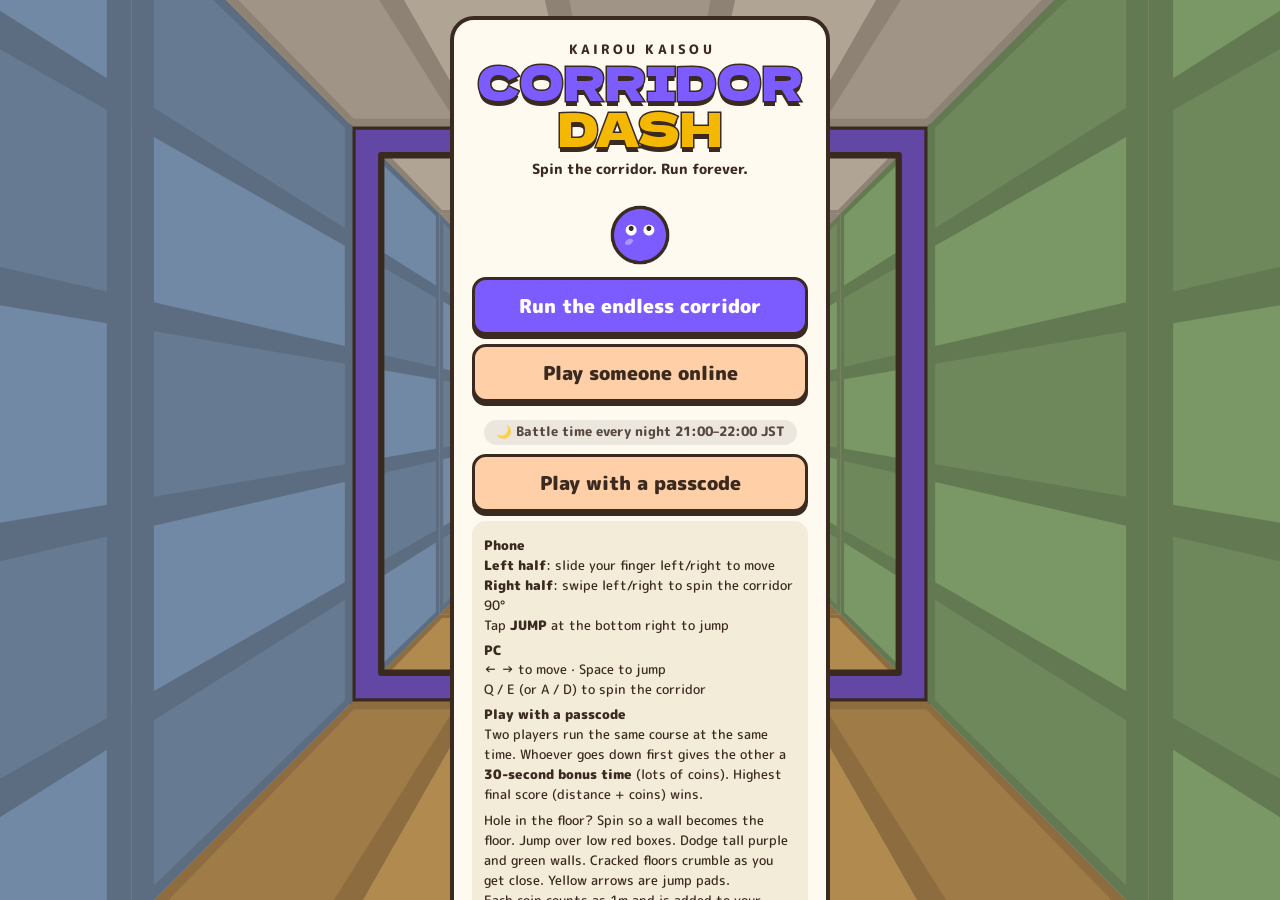
==== commit 9d22282e: "広告：タイトル画面の広告はタイトル用の広告枠を使う（タイトル画面と結果画面のどちらが稼いでいるかを分けて見るため。場所と見た目は同じ） Co-Authored-By: Claude Opus 5.5 " ====
--- a/index.html
+++ b/index.html
@@ -32,8 +32,8 @@
 function vis(e){if(!e||!e.isConnected||e.closest('[hidden]'))return false;var r=e.getBoundingClientRect();if(r.width<1||r.height<1)return false;for(var n=e;n&&n.nodeType===1;n=n.parentElement){var s=getComputedStyle(n);if(s.display==='none'||s.visibility==='hidden'||parseFloat(s.opacity)<0.05)return false;}return true;}
 var was={};setInterval(function(){try{var any=false;for(var i=0;i<IDS.length;i++){if(vis(document.getElementById(IDS[i])))any=true;}if(any&&!was.v)ev('result_view');was.v=any;}catch(e){}},700);
 }catch(e){}})();</script>
-<!-- nasubi-ad: スマホのとき、結果画面とタイトル画面の決めた場所に広告の帯（と、決めた場所だけその下に大きい広告）を出す（遊んでいる最中は出さない・ボタンに重ねない・広告の幅320pxを切らない・画面が出たらすぐ見せるが、最初の1.2秒は押しても反応しない・画面が出るたびに新しい広告を読みこむ（場所ごとに10秒に1回まで）・画面が隠れて2秒たったら広告を外して止める） -->
-<script>(function(){try{var C=[{"a": "#over .box", "v": "#over"}, {"a": "#vs-result .box", "v": "#vs-result"}, {"a": "#title div.box", "v": "#title", "t": 1, "b": 1, "m": 20, "x": "", "x2": ""}],BIG=1,M=20,EX="",EX2="",AD='https://nasubi-no-oniwa.github.io/ad/',AD2='https://nasubi-no-oniwa.github.io/ad/big.html',LOCK=1200,HOLD=2000,MIN=10000;
+<!-- nasubi-ad: スマホのとき、結果画面とタイトル画面の決めた場所に広告の帯（と、決めた場所だけその下に大きい広告）を出す（遊んでいる最中は出さない・ボタンに重ねない・広告の幅320pxを切らない・画面が出たらすぐ見せるが、最初の1.2秒は押しても反応しない・画面が出るたびに新しい広告を読みこむ（場所ごとに10秒に1回まで）・画面が隠れて2秒たったら広告を外して止める・タイトル画面はタイトル用の広告枠を使う） -->
+<script>(function(){try{var C=[{"a": "#over .box", "v": "#over"}, {"a": "#vs-result .box", "v": "#vs-result"}, {"a": "#title div.box", "v": "#title", "t": 1, "b": 1, "m": 20, "x": "", "x2": ""}],BIG=1,M=20,EX="",EX2="",AD='https://nasubi-no-oniwa.github.io/ad/',AD2='https://nasubi-no-oniwa.github.io/ad/big.html',TAD='https://nasubi-no-oniwa.github.io/ad/t.html',TAD2='https://nasubi-no-oniwa.github.io/ad/tbig.html',LOCK=1200,HOLD=2000,MIN=10000;
 if(/[?&]noad=1/.test(location.search))return;
 if(!/iPhone|iPod|Android|Mobile|Windows Phone|BlackBerry/i.test(navigator.userAgent||''))return;
 var S=[];
@@ -57,7 +57,7 @@
 if(k<0)return;
 s=S[k];
 if(!s.on){s.on=true;s.since=now;}
-if(!s.f){s.f=mkf(AD,320,50);s.b.appendChild(s.f);if(s.g){s.f2=mkf(AD2,300,250);s.g.appendChild(s.f2);}s.last=now;}
+if(!s.f){var t=!!C[k].t;s.f=mkf(t?TAD:AD,320,50);s.b.appendChild(s.f);if(s.g){s.f2=mkf(t?TAD2:AD2,300,250);s.g.appendChild(s.f2);}s.last=now;}
 if(s.f.parentNode!==s.b)s.b.appendChild(s.f);if(s.f2&&s.f2.parentNode!==s.g)s.g.appendChild(s.f2);
 var pe=(now-s.since<LOCK)?'none':'auto';
 s.f.style.visibility='visible';s.f.style.pointerEvents=pe;if(s.f2){s.f2.style.visibility='visible';s.f2.style.pointerEvents=pe;}
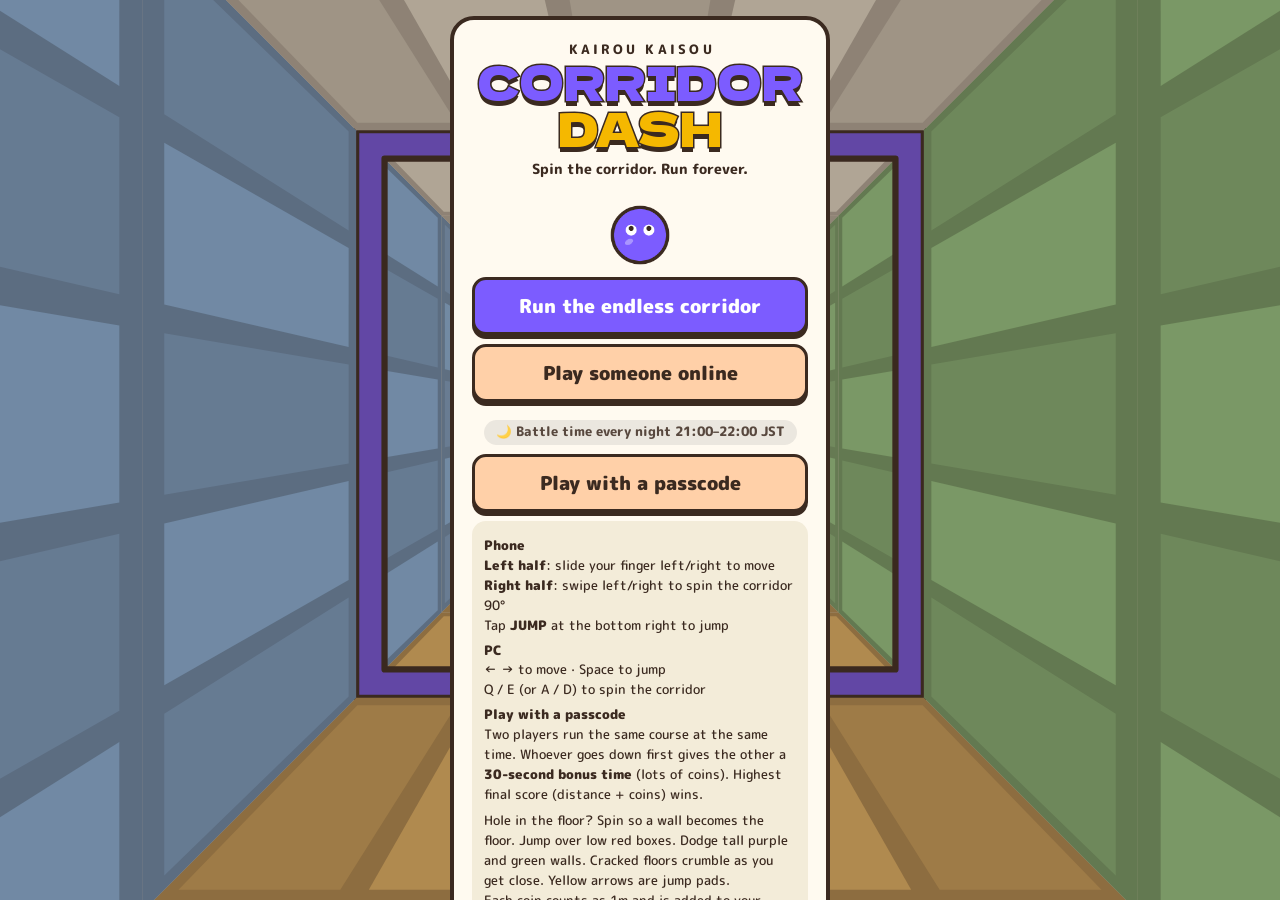
==== commit d105678e: "広告：同じ場所の広告の読みこみを30秒に1回までに戻す（短い表示ばかり数えられないように。30秒以内に戻ったら前の広告のまま） Co-Authored-By: Claude Opus 5.5 <nor" ====
--- a/index.html
+++ b/index.html
@@ -32,8 +32,8 @@
 function vis(e){if(!e||!e.isConnected||e.closest('[hidden]'))return false;var r=e.getBoundingClientRect();if(r.width<1||r.height<1)return false;for(var n=e;n&&n.nodeType===1;n=n.parentElement){var s=getComputedStyle(n);if(s.display==='none'||s.visibility==='hidden'||parseFloat(s.opacity)<0.05)return false;}return true;}
 var was={};setInterval(function(){try{var any=false;for(var i=0;i<IDS.length;i++){if(vis(document.getElementById(IDS[i])))any=true;}if(any&&!was.v)ev('result_view');was.v=any;}catch(e){}},700);
 }catch(e){}})();</script>
-<!-- nasubi-ad: スマホのとき、結果画面とタイトル画面の決めた場所に広告の帯（と、決めた場所だけその下に大きい広告）を出す（遊んでいる最中は出さない・ボタンに重ねない・広告の幅320pxを切らない・画面が出たらすぐ見せるが、最初の1.2秒は押しても反応しない・画面が出るたびに新しい広告を読みこむ（場所ごとに10秒に1回まで）・画面が隠れて2秒たったら広告を外して止める・タイトル画面はタイトル用の広告枠を使う） -->
-<script>(function(){try{var C=[{"a": "#over .box", "v": "#over"}, {"a": "#vs-result .box", "v": "#vs-result"}, {"a": "#title div.box", "v": "#title", "t": 1, "b": 1, "m": 20, "x": "", "x2": ""}],BIG=1,M=20,EX="",EX2="",AD='https://nasubi-no-oniwa.github.io/ad/',AD2='https://nasubi-no-oniwa.github.io/ad/big.html',TAD='https://nasubi-no-oniwa.github.io/ad/t.html',TAD2='https://nasubi-no-oniwa.github.io/ad/tbig.html',LOCK=1200,HOLD=2000,MIN=10000;
+<!-- nasubi-ad: スマホのとき、結果画面とタイトル画面の決めた場所に広告の帯（と、決めた場所だけその下に大きい広告）を出す（遊んでいる最中は出さない・ボタンに重ねない・広告の幅320pxを切らない・画面が出たらすぐ見せるが、最初の1.2秒は押しても反応しない・画面が出るたびに新しい広告を読みこむ（場所ごとに30秒に1回まで）・画面が隠れて2秒たったら広告を外して止める・タイトル画面はタイトル用の広告枠を使う） -->
+<script>(function(){try{var C=[{"a": "#over .box", "v": "#over"}, {"a": "#vs-result .box", "v": "#vs-result"}, {"a": "#title div.box", "v": "#title", "t": 1, "b": 1, "m": 20, "x": "", "x2": ""}],BIG=1,M=20,EX="",EX2="",AD='https://nasubi-no-oniwa.github.io/ad/',AD2='https://nasubi-no-oniwa.github.io/ad/big.html',TAD='https://nasubi-no-oniwa.github.io/ad/t.html',TAD2='https://nasubi-no-oniwa.github.io/ad/tbig.html',LOCK=1200,HOLD=2000,MIN=30000;
 if(/[?&]noad=1/.test(location.search))return;
 if(!/iPhone|iPod|Android|Mobile|Windows Phone|BlackBerry/i.test(navigator.userAgent||''))return;
 var S=[];
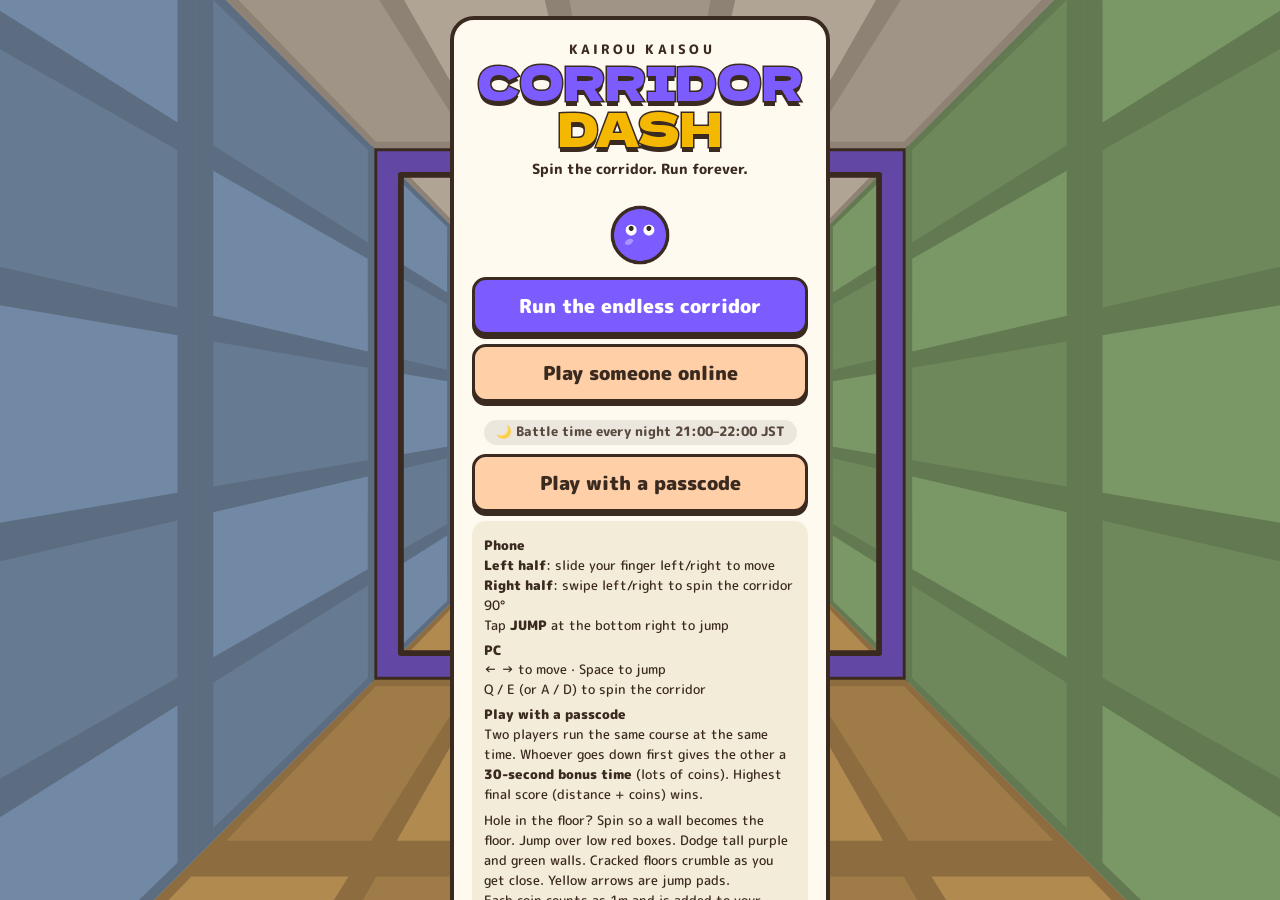
==== commit 3781f30d: "結果画面に「次のゲーム」を足す（右にスライドするか押すと、おすすめの画面。✖か左にスライドで戻る。ゲームの動きは変えない） Co-Authored-By: Claude Opus 5.5 <norep" ====
--- a/index.html
+++ b/index.html
@@ -65,6 +65,9 @@
 function go(){place();try{new MutationObserver(place).observe(document.body,{childList:true,subtree:true});}catch(_){}setInterval(tick,300);}
 if(document.body)go();else document.addEventListener('DOMContentLoaded',go);
 }catch(e){}})();</script>
+<!-- nasubi-next: 結果画面に「次のゲーム」を出す（右にスライドするか押すと、おすすめの画面。中身は nasubi-no-oniwa.github.io/next/next.js で全作品共通） -->
+<script>window.NSB_NEXT={"g": "kairou", "r": [{"a": "#over .box", "v": "#over"}, {"a": "#vs-result .box", "v": "#vs-result"}], "ad": 1};</script>
+<script src="https://nasubi-no-oniwa.github.io/next/next.js" defer></script>
 </head>
 <body>
 <canvas id="view"></canvas>
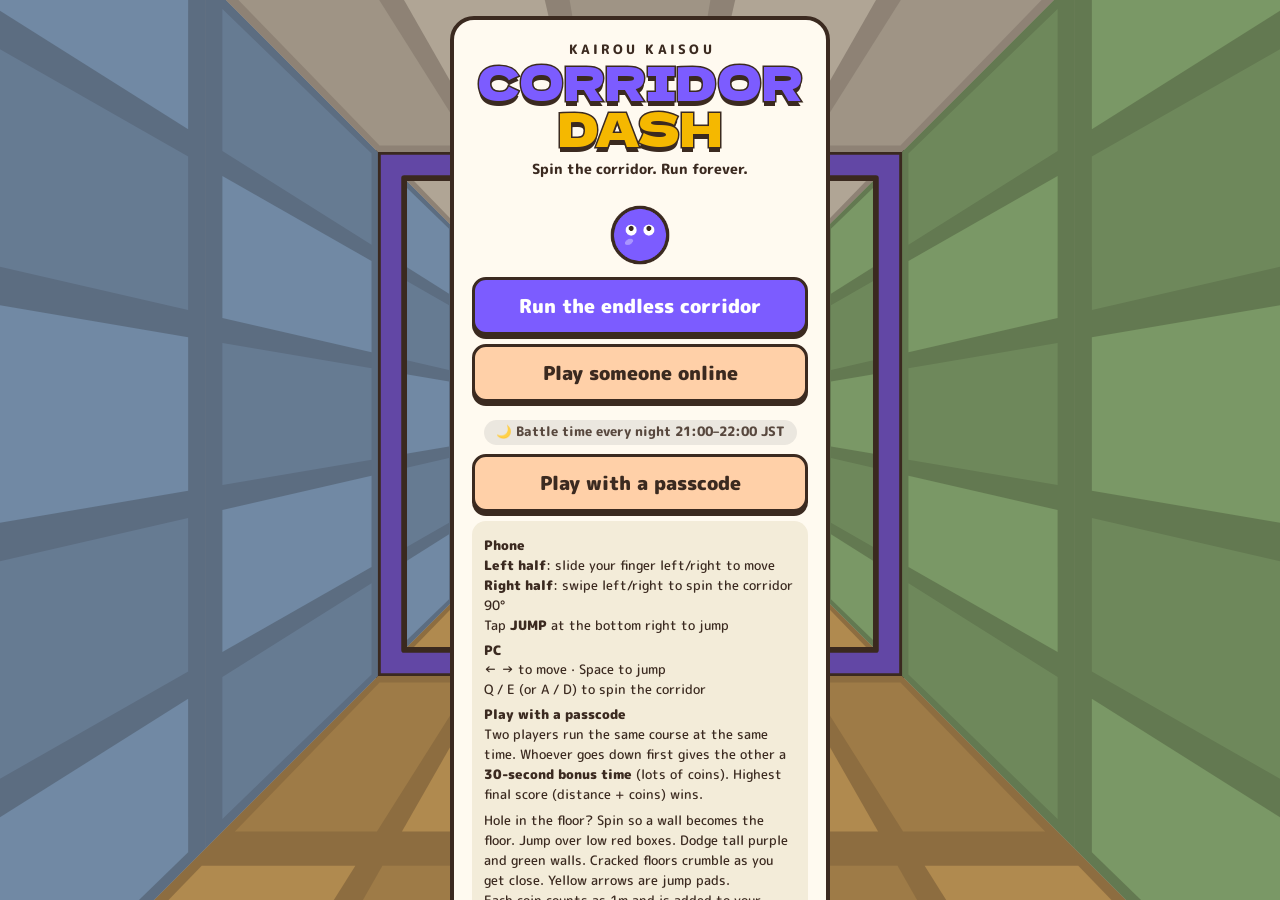
==== commit 33f46973: "nasubi-no-oniwa.com へ引っ越し（開いた人を保存情報ごと .com へ案内） Co-Authored-By: Claude Opus 5.5 <noreply@anthropic.c" ====
--- a/index.html
+++ b/index.html
@@ -1,6 +1,6 @@
 <!doctype html>
 <html lang="ja">
-<head>
+<head><script>/* nsb-move: .com へ引っ越し（保存情報も持っていく） */(function(){if(location.hostname!=='nasubi-no-oniwa.github.io')return;var u='https://nasubi-no-oniwa.com'+location.pathname+location.search,h=location.hash||'';try{var ks=[],i,k,v,d={},n=0;for(i=0;i<localStorage.length;i++){k=localStorage.key(i);v=localStorage.getItem(k);if(v!=null)ks.push([k,v])}ks.sort(function(a,b){return a[1].length-b[1].length});for(i=0;i<ks.length;i++){var s=ks[i][0].length+ks[i][1].length;if(n+s>30000)break;d[ks[i][0]]=ks[i][1];n+=s}if(n>0)u+='#nsbmig='+encodeURIComponent(JSON.stringify(d))+(h?'&nsbh='+encodeURIComponent(h):'');else u+=h}catch(e){u+=h}location.replace(u)})();</script><link rel="canonical" href="https://nasubi-no-oniwa.com/kairou/">
 <!-- Google tag (gtag.js) -->
 <script async src="https://www.googletagmanager.com/gtag/js?id=G-5RB6XMN0QR"></script>
 <script>
